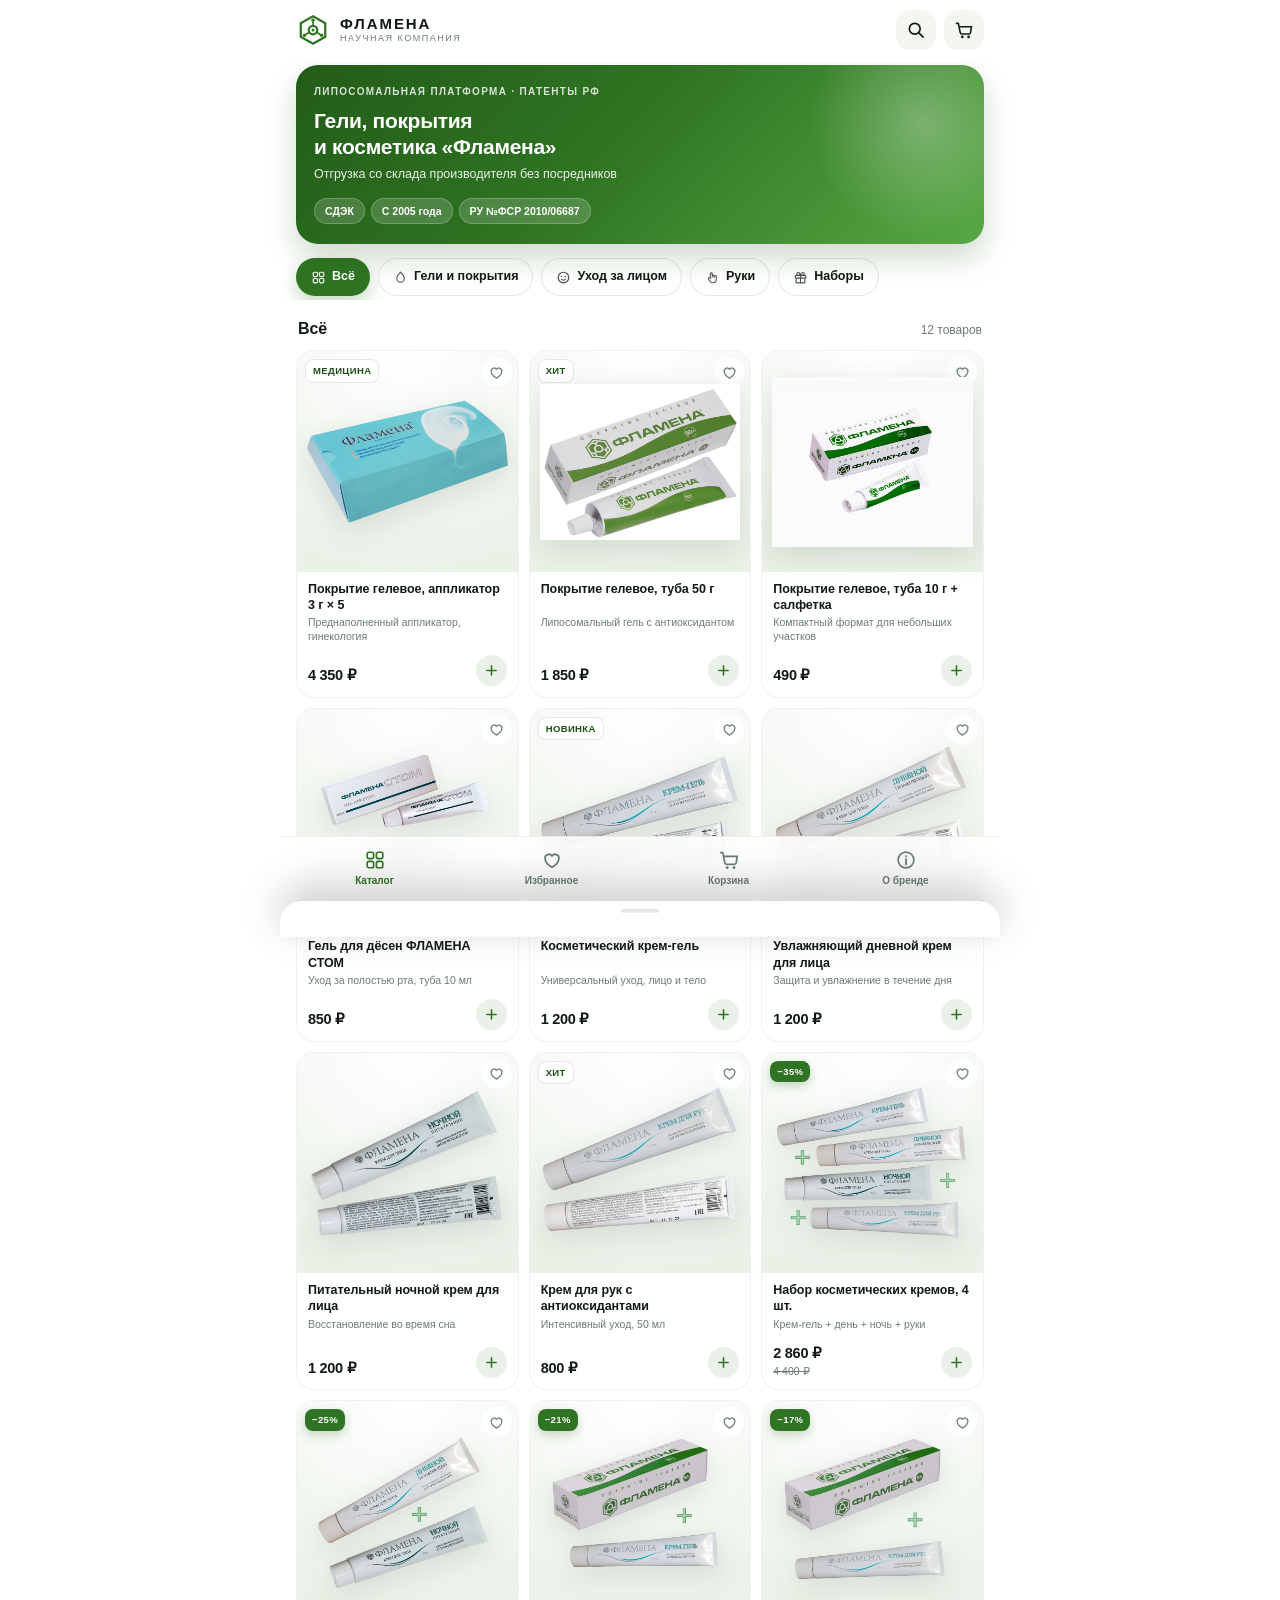
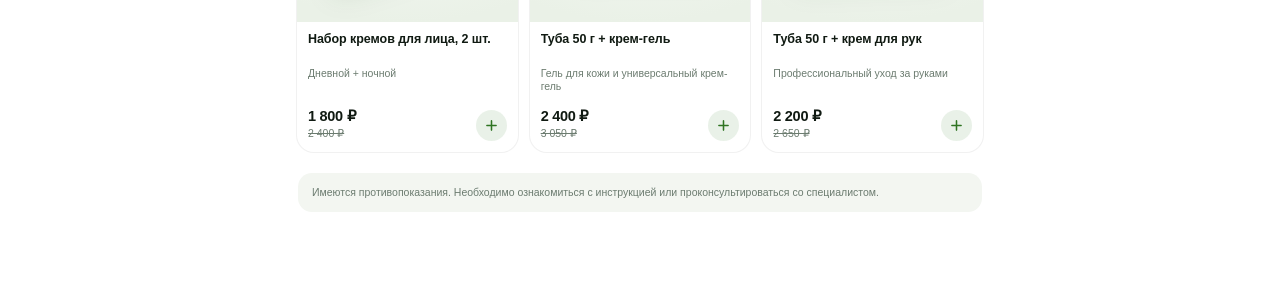
==== index.html @ 4bde9345 "feat: витрина Фламена как Telegram Mini App (каталог, корзина, заказ в бота) - каталог из 13 позиций" ====
<!DOCTYPE html>
<html lang="ru">
<head>
<meta charset="utf-8">
<meta name="viewport" content="width=device-width, initial-scale=1, maximum-scale=1, user-scalable=no, viewport-fit=cover">
<meta name="robots" content="noindex, nofollow">
<meta name="theme-color" content="#ffffff">
<title>Фламена — витрина</title>
<link rel="stylesheet" href="style.css">
<script src="https://telegram.org/js/telegram-web-app.js"></script>
</head>
<body>

<svg style="display:none" aria-hidden="true">
  <symbol id="i-hex" viewBox="0 0 64 64">
    <path d="M32 4.5 56.5 18.5v27L32 59.5 7.5 45.5v-27z" fill="none" stroke="currentColor" stroke-width="4.5"/>
    <circle cx="32" cy="32" r="8.5" fill="none" stroke="currentColor" stroke-width="4.5"/>
    <circle cx="32" cy="32" r="3" fill="currentColor"/>
    <circle cx="32" cy="12.5" r="3.4" fill="currentColor"/>
    <circle cx="15" cy="42.5" r="3.4" fill="currentColor"/>
    <circle cx="49" cy="42.5" r="3.4" fill="currentColor"/>
    <path d="M32 23.5v-8M24.5 36.5 17.5 41M39.5 36.5l7 4.5" stroke="currentColor" stroke-width="3.2"/>
  </symbol>
  <symbol id="i-search" viewBox="0 0 24 24"><circle cx="10.5" cy="10.5" r="6.5" fill="none" stroke="currentColor" stroke-width="2"/><path d="m15.5 15.5 5 5" stroke="currentColor" stroke-width="2" stroke-linecap="round"/></symbol>
  <symbol id="i-cart" viewBox="0 0 24 24"><path d="M3 4h2.2l2.3 11.2a2 2 0 0 0 2 1.6h8.3a2 2 0 0 0 2-1.6L21 8H6" fill="none" stroke="currentColor" stroke-width="1.9" stroke-linecap="round" stroke-linejoin="round"/><circle cx="10" cy="20.3" r="1.6" fill="currentColor"/><circle cx="17.5" cy="20.3" r="1.6" fill="currentColor"/></symbol>
  <symbol id="i-heart" viewBox="0 0 24 24"><path d="M12 20s-7.5-4.6-7.5-9.4A4.1 4.1 0 0 1 12 7.7a4.1 4.1 0 0 1 7.5 2.9C19.5 15.4 12 20 12 20Z" fill="none" stroke="currentColor" stroke-width="1.9" stroke-linejoin="round"/></symbol>
  <symbol id="i-heart-fill" viewBox="0 0 24 24"><path d="M12 20s-7.5-4.6-7.5-9.4A4.1 4.1 0 0 1 12 7.7a4.1 4.1 0 0 1 7.5 2.9C19.5 15.4 12 20 12 20Z" fill="currentColor" stroke="currentColor" stroke-width="1.6" stroke-linejoin="round"/></symbol>
  <symbol id="i-grid" viewBox="0 0 24 24"><rect x="3.5" y="3.5" width="7" height="7" rx="2" fill="none" stroke="currentColor" stroke-width="1.8"/><rect x="13.5" y="3.5" width="7" height="7" rx="2" fill="none" stroke="currentColor" stroke-width="1.8"/><rect x="3.5" y="13.5" width="7" height="7" rx="2" fill="none" stroke="currentColor" stroke-width="1.8"/><rect x="13.5" y="13.5" width="7" height="7" rx="2" fill="none" stroke="currentColor" stroke-width="1.8"/></symbol>
  <symbol id="i-drop" viewBox="0 0 24 24"><path d="M12 3.5s6 6.2 6 10.1a6 6 0 0 1-12 0C6 9.7 12 3.5 12 3.5Z" fill="none" stroke="currentColor" stroke-width="1.8" stroke-linejoin="round"/></symbol>
  <symbol id="i-face" viewBox="0 0 24 24"><circle cx="12" cy="12" r="8.5" fill="none" stroke="currentColor" stroke-width="1.8"/><circle cx="9" cy="10.5" r="1.2" fill="currentColor"/><circle cx="15" cy="10.5" r="1.2" fill="currentColor"/><path d="M9 15c1.8 1.6 4.2 1.6 6 0" fill="none" stroke="currentColor" stroke-width="1.8" stroke-linecap="round"/></symbol>
  <symbol id="i-hand" viewBox="0 0 24 24"><path d="M8.5 12V6.2a1.6 1.6 0 0 1 3.2 0V11m0-1.2a1.6 1.6 0 0 1 3.2 0v1.9m0-1.4a1.6 1.6 0 0 1 3.2 0v4.2c0 3.5-2.2 6-5.6 6-2.2 0-3.6-.8-4.7-2.5l-2.3-3.6a1.6 1.6 0 0 1 2.6-1.8l1.1 1.4" fill="none" stroke="currentColor" stroke-width="1.7" stroke-linecap="round" stroke-linejoin="round"/></symbol>
  <symbol id="i-gift" viewBox="0 0 24 24"><rect x="3.5" y="8.5" width="17" height="4.5" rx="1.5" fill="none" stroke="currentColor" stroke-width="1.8"/><path d="M5 13v6.5a1 1 0 0 0 1 1h12a1 1 0 0 0 1-1V13M12 8.5V20.5" fill="none" stroke="currentColor" stroke-width="1.8"/><path d="M12 8.5S10.8 4 8.4 4a2.2 2.2 0 0 0 0 4.5Zm0 0S13.2 4 15.6 4a2.2 2.2 0 0 1 0 4.5Z" fill="none" stroke="currentColor" stroke-width="1.8"/></symbol>
  <symbol id="i-info" viewBox="0 0 24 24"><circle cx="12" cy="12" r="8.6" fill="none" stroke="currentColor" stroke-width="1.8"/><path d="M12 11v6M12 7.7v.2" stroke="currentColor" stroke-width="2" stroke-linecap="round"/></symbol>
  <symbol id="i-plus" viewBox="0 0 24 24"><path d="M12 5.5v13M5.5 12h13" stroke="currentColor" stroke-width="2.2" stroke-linecap="round"/></symbol>
  <symbol id="i-minus" viewBox="0 0 24 24"><path d="M5.5 12h13" stroke="currentColor" stroke-width="2.2" stroke-linecap="round"/></symbol>
  <symbol id="i-close" viewBox="0 0 24 24"><path d="m6.5 6.5 11 11M17.5 6.5l-11 11" stroke="currentColor" stroke-width="2" stroke-linecap="round"/></symbol>
  <symbol id="i-check" viewBox="0 0 24 24"><path d="m5 12.5 4.5 4.5L19 7" fill="none" stroke="currentColor" stroke-width="2.2" stroke-linecap="round" stroke-linejoin="round"/></symbol>
  <symbol id="i-chevron" viewBox="0 0 24 24"><path d="m9 6 6 6-6 6" fill="none" stroke="currentColor" stroke-width="2" stroke-linecap="round" stroke-linejoin="round"/></symbol>
  <symbol id="i-tg" viewBox="0 0 24 24"><path d="M21.5 4.3 2.9 11.4c-.9.3-.9 1.5.1 1.7l4.6 1.2 1.8 5.3c.3.8 1.2 1 1.8.4l2.4-2.3 4.5 3.3c.7.5 1.6.1 1.8-.7l2.9-15c.2-1-.6-1.7-1.3-1.4Z" fill="currentColor" opacity=".92"/></symbol>
</svg>

<div class="app" id="app">

  <header class="topbar">
    <button class="brand" data-view-btn="catalog" aria-label="На главную">
      <span class="brand__mark"><svg><use href="#i-hex"/></svg></span>
      <span class="brand__text"><b>ФЛАМЕНА</b><i>научная компания</i></span>
    </button>
    <div class="topbar__actions">
      <button class="icon-btn" id="btnSearch" aria-label="Поиск"><svg><use href="#i-search"/></svg></button>
      <button class="icon-btn" id="btnCart" aria-label="Корзина">
        <svg><use href="#i-cart"/></svg>
        <span class="badge" id="cartBadge" hidden>0</span>
      </button>
    </div>
  </header>

  <div class="searchbar" id="searchbar" hidden>
    <svg class="searchbar__icon"><use href="#i-search"/></svg>
    <input id="searchInput" type="search" inputmode="search" placeholder="Крем, гель, аппликатор…" autocomplete="off">
    <button class="searchbar__close" id="btnSearchClose" aria-label="Закрыть поиск"><svg><use href="#i-close"/></svg></button>
  </div>

  <main id="main">
    <section class="view" id="view-catalog">
      <div class="hero">
        <div class="hero__glow"></div>
        <div class="hero__kicker">Липосомальная платформа · патенты РФ</div>
        <h1 class="hero__title">Гели, покрытия<br>и косметика «Фламена»</h1>
        <p class="hero__sub">Отгрузка со склада производителя без посредников</p>
        <div class="hero__tags">
          <span>СДЭК</span><span>С 2005 года</span><span>РУ №ФСР 2010/06687</span>
        </div>
      </div>

      <div class="chips" id="chips"></div>

      <div class="section-head">
        <h2 id="catTitle">Каталог</h2>
        <span id="catCount"></span>
      </div>

      <div class="grid" id="grid"></div>
      <div class="empty" id="gridEmpty" hidden>
        <svg class="empty__icon"><use href="#i-search"/></svg>
        <b>Ничего не найдено</b>
        <p>Попробуйте другое слово или сбросьте фильтр</p>
      </div>

      <p class="disclaimer">Имеются противопоказания. Необходимо ознакомиться с инструкцией или проконсультироваться со специалистом.</p>
    </section>

    <section class="view" id="view-fav" hidden></section>
    <section class="view" id="view-cart" hidden></section>
    <section class="view" id="view-info" hidden></section>
  </main>

  <nav class="tabbar">
    <button class="tab is-active" data-view-btn="catalog"><svg><use href="#i-grid"/></svg><span>Каталог</span></button>
    <button class="tab" data-view-btn="fav"><svg><use href="#i-heart"/></svg><span>Избранное</span><i class="tab__dot" id="favDot" hidden></i></button>
    <button class="tab" data-view-btn="cart"><svg><use href="#i-cart"/></svg><span>Корзина</span><i class="tab__dot" id="tabCartDot" hidden></i></button>
    <button class="tab" data-view-btn="info"><svg><use href="#i-info"/></svg><span>О бренде</span></button>
  </nav>

</div>

<div class="backdrop" id="backdrop"></div>
<div class="sheet" id="sheet" role="dialog" aria-modal="true">
  <div class="sheet__handle"></div>
  <div class="sheet__body" id="sheetBody"></div>
</div>

<div class="toast" id="toast"><svg><use href="#i-check"/></svg><span id="toastText"></span></div>

<script src="data.js"></script>
<script src="app.js"></script>
</body>
</html>
---- style.css ----
/* Фламена — витрина для Telegram Mini App */

:root {
  --brand: #2f7422;
  --brand-2: #5aa746;
  --brand-ink: #1e4f16;
  --brand-soft: rgba(47, 116, 34, .10);
  --bg: #ffffff;
  --bg-2: #f5f8f4;
  --card: #ffffff;
  --card-2: #f3f6f1;
  --text: #101a12;
  --hint: #6c7c70;
  --line: rgba(16, 26, 18, .10);
  --line-2: rgba(16, 26, 18, .06);
  --danger: #d9463c;
  --media-a: #ffffff;
  --media-b: #eaf1e7;
  --shadow: 0 10px 30px rgba(18, 42, 20, .07);
  --radius: 18px;
  --topbar: 58px;
}

html.theme-dark {
  --brand: #6fbe59;
  --brand-2: #8ed97a;
  --brand-ink: #d5f0cd;
  --brand-soft: rgba(111, 190, 89, .14);
  --bg: #141a16;
  --bg-2: #10150f;
  --card: #1c2420;
  --card-2: #232d27;
  --text: #eef4ee;
  --hint: #9caaa1;
  --line: rgba(255, 255, 255, .10);
  --line-2: rgba(255, 255, 255, .06);
  --media-a: #f7faf5;
  --media-b: #e6efe3;
  --shadow: 0 10px 30px rgba(0, 0, 0, .35);
}

@media (prefers-color-scheme: dark) {
  html:not(.theme-light):not(.theme-dark) {
    --brand: #6fbe59;
    --brand-2: #8ed97a;
    --brand-ink: #d5f0cd;
    --brand-soft: rgba(111, 190, 89, .14);
    --bg: #141a16;
    --bg-2: #10150f;
    --card: #1c2420;
    --card-2: #232d27;
    --text: #eef4ee;
    --hint: #9caaa1;
    --line: rgba(255, 255, 255, .10);
    --line-2: rgba(255, 255, 255, .06);
    --media-a: #f7faf5;
    --media-b: #e6efe3;
    --shadow: 0 10px 30px rgba(0, 0, 0, .35);
  }
}

* { box-sizing: border-box; -webkit-tap-highlight-color: transparent; }
[hidden] { display: none !important; }
html.no-anim *, html.no-anim *::before, html.no-anim *::after { transition: none !important; }

html, body {
  margin: 0;
  padding: 0;
  background: var(--bg);
  color: var(--text);
  font-family: -apple-system, BlinkMacSystemFont, "SF Pro Text", "Segoe UI", Roboto, "Helvetica Neue", Arial, sans-serif;
  font-size: 15px;
  line-height: 1.4;
  -webkit-font-smoothing: antialiased;
  overscroll-behavior-y: contain;
}

body { min-height: 100vh; }
button, input, textarea { font: inherit; color: inherit; }
button { cursor: pointer; }
svg { display: block; }
img { display: block; }

.app {
  max-width: 720px;
  margin: 0 auto;
  min-height: 100vh;
  display: flex;
  flex-direction: column;
}

/* ───────── шапка ───────── */

.topbar {
  position: sticky;
  top: 0;
  z-index: 30;
  display: flex;
  align-items: center;
  justify-content: space-between;
  gap: 10px;
  padding: calc(env(safe-area-inset-top) + 10px) 16px 10px;
  background: var(--bg);
  border-bottom: 1px solid transparent;
  transition: border-color .2s;
}
.topbar.is-scrolled { border-bottom-color: var(--line); }
@supports (backdrop-filter: blur(4px)) {
  .topbar {
    background: color-mix(in srgb, var(--bg) 84%, transparent);
    backdrop-filter: blur(16px) saturate(1.5);
  }
}

.brand {
  display: flex;
  align-items: center;
  gap: 10px;
  padding: 0;
  border: 0;
  background: none;
}
.brand__mark {
  width: 34px;
  height: 34px;
  color: var(--brand);
  display: grid;
  place-items: center;
}
.brand__mark svg { width: 32px; height: 32px; }
.brand__text { display: flex; flex-direction: column; align-items: flex-start; gap: 1px; }
.brand__text b {
  font-size: 15px;
  font-weight: 800;
  letter-spacing: .13em;
  line-height: 1;
  color: var(--text);
}
.brand__text i {
  font-style: normal;
  font-size: 9px;
  letter-spacing: .17em;
  text-transform: uppercase;
  color: var(--hint);
}

.topbar__actions { display: flex; gap: 8px; }
.icon-btn {
  position: relative;
  width: 40px;
  height: 40px;
  border: 0;
  border-radius: 14px;
  background: var(--card-2);
  color: var(--text);
  display: grid;
  place-items: center;
  transition: transform .15s;
}
.icon-btn:active { transform: scale(.93); }
.icon-btn svg { width: 20px; height: 20px; }

.badge {
  position: absolute;
  top: -4px;
  right: -4px;
  min-width: 19px;
  height: 19px;
  padding: 0 5px;
  border-radius: 10px;
  background: var(--brand);
  color: #fff;
  font-size: 11px;
  font-weight: 700;
  line-height: 19px;
  text-align: center;
  box-shadow: 0 0 0 2px var(--bg);
}

/* поиск */

.searchbar {
  position: sticky;
  top: calc(env(safe-area-inset-top) + var(--topbar));
  z-index: 29;
  display: flex;
  align-items: center;
  gap: 8px;
  margin: 0 16px 6px;
  padding: 0 12px;
  height: 46px;
  background: var(--card-2);
  border: 1px solid var(--line-2);
  border-radius: 14px;
}
.searchbar__icon { width: 18px; height: 18px; color: var(--hint); flex: 0 0 auto; }
.searchbar input {
  flex: 1;
  min-width: 0;
  border: 0;
  background: none;
  outline: none;
  font-size: 14px;
  color: var(--text);
}
.searchbar input::placeholder { color: var(--hint); }
.searchbar input::-webkit-search-cancel-button { display: none; }
.searchbar__close {
  border: 0;
  background: none;
  color: var(--hint);
  padding: 4px;
  display: grid;
  place-items: center;
}
.searchbar__close svg { width: 16px; height: 16px; }

/* ───────── hero ───────── */

.hero {
  position: relative;
  margin: 4px 16px 0;
  padding: 20px 18px;
  border-radius: 22px;
  overflow: hidden;
  color: #fff;
  background: linear-gradient(135deg, #235c19 0%, #2f7422 45%, #57a844 100%);
  box-shadow: 0 14px 30px rgba(35, 92, 25, .22);
}
.hero__glow {
  position: absolute;
  inset: -40% -10% auto auto;
  width: 260px;
  height: 260px;
  background: radial-gradient(circle, rgba(255, 255, 255, .28), transparent 62%);
  pointer-events: none;
}
.hero__kicker {
  position: relative;
  font-size: 10px;
  font-weight: 700;
  letter-spacing: .13em;
  text-transform: uppercase;
  opacity: .82;
}
.hero__title {
  position: relative;
  margin: 9px 0 7px;
  font-size: 21px;
  line-height: 1.22;
  font-weight: 800;
  letter-spacing: -.015em;
}
.hero__sub { position: relative; margin: 0; font-size: 12.5px; opacity: .9; }
.hero__tags { position: relative; display: flex; flex-wrap: wrap; gap: 6px; margin-top: 14px; }
.hero__tags span {
  padding: 5px 10px;
  border-radius: 999px;
  font-size: 10.5px;
  font-weight: 600;
  background: rgba(255, 255, 255, .16);
  border: 1px solid rgba(255, 255, 255, .22);
}

/* ───────── категории ───────── */

.chips {
  display: flex;
  gap: 8px;
  padding: 14px 16px 4px;
  overflow-x: auto;
  scrollbar-width: none;
}
.chips::-webkit-scrollbar { display: none; }
.chip {
  flex: 0 0 auto;
  display: inline-flex;
  align-items: center;
  gap: 6px;
  padding: 9px 14px;
  border-radius: 999px;
  border: 1px solid var(--line);
  background: var(--card);
  color: var(--text);
  font-size: 12.5px;
  font-weight: 600;
  white-space: nowrap;
  transition: transform .15s;
}
.chip:active { transform: scale(.96); }
.chip svg { width: 15px; height: 15px; opacity: .75; }
.chip.is-active {
  background: var(--brand);
  border-color: transparent;
  color: #fff;
  box-shadow: 0 8px 18px rgba(47, 116, 34, .26);
}
.chip.is-active svg { opacity: 1; }

.section-head {
  display: flex;
  align-items: baseline;
  justify-content: space-between;
  padding: 18px 18px 10px;
}
.section-head h2 { margin: 0; font-size: 16px; font-weight: 800; letter-spacing: -.01em; }
.section-head span { font-size: 12px; color: var(--hint); }

/* ───────── сетка товаров ───────── */

.grid {
  display: grid;
  grid-template-columns: repeat(2, minmax(0, 1fr));
  gap: 10px;
  padding: 0 16px;
}
@media (min-width: 560px) {
  .grid { grid-template-columns: repeat(3, minmax(0, 1fr)); }
}

.product {
  position: relative;
  display: flex;
  flex-direction: column;
  padding: 0;
  text-align: left;
  background: var(--card);
  border: 1px solid var(--line-2);
  border-radius: var(--radius);
  overflow: hidden;
  transition: transform .16s ease, box-shadow .2s;
}
.product:active { transform: scale(.982); box-shadow: var(--shadow); }
.product__media {
  position: relative;
  aspect-ratio: 1 / 1;
  padding: 10px;
  display: grid;
  place-items: center;
  background: radial-gradient(120% 100% at 50% 0%, var(--media-a) 0%, var(--media-b) 100%);
}
.product__media img {
  width: 100%;
  height: 100%;
  object-fit: contain;
  filter: drop-shadow(0 8px 14px rgba(18, 42, 20, .12));
}
.product__body {
  display: flex;
  flex-direction: column;
  gap: 3px;
  flex: 1;
  padding: 9px 11px 11px;
}
.product__title {
  font-size: 12.5px;
  font-weight: 700;
  line-height: 1.3;
  letter-spacing: -.005em;
  display: -webkit-box;
  -webkit-line-clamp: 2;
  -webkit-box-orient: vertical;
  overflow: hidden;
  min-height: 2.6em;
}
.product__sub {
  font-size: 10.5px;
  line-height: 1.3;
  color: var(--hint);
  display: -webkit-box;
  -webkit-line-clamp: 2;
  -webkit-box-orient: vertical;
  overflow: hidden;
}
.product__foot {
  display: flex;
  align-items: flex-end;
  justify-content: space-between;
  gap: 6px;
  margin-top: auto;
  padding-top: 8px;
}
.price { font-size: 14.5px; font-weight: 800; letter-spacing: -.02em; }
.price__old {
  display: block;
  font-size: 10.5px;
  font-weight: 500;
  color: var(--hint);
  text-decoration: line-through;
  letter-spacing: 0;
  white-space: nowrap;
}

.pill {
  position: absolute;
  top: 8px;
  left: 8px;
  padding: 4px 7px;
  border-radius: 8px;
  font-size: 9.5px;
  font-weight: 700;
  letter-spacing: .04em;
  text-transform: uppercase;
  background: var(--brand);
  color: #fff;
  box-shadow: 0 4px 10px rgba(47, 116, 34, .25);
}
.pill--soft {
  background: var(--bg);
  color: var(--brand-ink);
  border: 1px solid var(--line);
  box-shadow: none;
}

.fav-btn {
  position: absolute;
  top: 6px;
  right: 6px;
  width: 30px;
  height: 30px;
  border: 0;
  border-radius: 50%;
  display: grid;
  place-items: center;
  background: var(--bg);
  color: var(--hint);
  opacity: .92;
  transition: transform .15s;
}
.fav-btn:active { transform: scale(.88); }
.fav-btn svg { width: 17px; height: 17px; }
.fav-btn.is-on { color: var(--danger); }

.add-btn {
  flex: 0 0 auto;
  width: 31px;
  height: 31px;
  border: 0;
  border-radius: 50%;
  background: var(--brand-soft);
  color: var(--brand);
  display: grid;
  place-items: center;
  transition: transform .15s;
}
.add-btn:active { transform: scale(.88); background: var(--brand); color: #fff; }
.add-btn svg { width: 17px; height: 17px; }

.empty {
  display: flex;
  flex-direction: column;
  align-items: center;
  gap: 4px;
  padding: 46px 24px;
  text-align: center;
  color: var(--hint);
}
.empty__icon { width: 34px; height: 34px; opacity: .45; margin-bottom: 6px; }
.empty b { color: var(--text); font-size: 14px; }
.empty p { margin: 0; font-size: 12.5px; }

.disclaimer {
  margin: 20px 18px 0;
  padding: 12px 14px;
  border-radius: 14px;
  background: var(--card-2);
  color: var(--hint);
  font-size: 10.5px;
  line-height: 1.45;
}

/* ───────── таббар ───────── */

.tabbar {
  position: fixed;
  left: 50%;
  bottom: 0;
  transform: translateX(-50%);
  z-index: 40;
  width: 100%;
  max-width: 720px;
  display: flex;
  padding: 6px 6px calc(6px + env(safe-area-inset-bottom));
  background: var(--bg);
  border-top: 1px solid var(--line);
}
@supports (backdrop-filter: blur(4px)) {
  .tabbar {
    background: color-mix(in srgb, var(--bg) 86%, transparent);
    backdrop-filter: blur(18px) saturate(1.5);
    border-top-color: var(--line-2);
  }
}
.tab {
  position: relative;
  flex: 1;
  display: flex;
  flex-direction: column;
  align-items: center;
  gap: 3px;
  padding: 6px 0;
  border: 0;
  background: none;
  color: var(--hint);
  font-size: 10px;
  font-weight: 600;
}
.tab svg { width: 22px; height: 22px; }
.tab.is-active { color: var(--brand); }
.tab__dot {
  position: absolute;
  top: 4px;
  right: 50%;
  margin-right: -18px;
  width: 6px;
  height: 6px;
  border-radius: 50%;
  background: var(--danger);
}

/* ───────── виды ───────── */

.view { padding-bottom: 96px; animation: fade .25s ease; }
@keyframes fade { from { opacity: .3; } to { opacity: 1; } }

.view-head { padding: 18px 18px 10px; }
.view-head h2 { margin: 0; font-size: 20px; font-weight: 800; letter-spacing: -.02em; }
.view-head p { margin: 4px 0 0; font-size: 12.5px; color: var(--hint); }

/* корзина */

.cart-list { padding: 6px 16px 0; }
.cart-item {
  display: flex;
  gap: 10px;
  padding: 10px;
  margin-bottom: 8px;
  background: var(--card);
  border: 1px solid var(--line-2);
  border-radius: 16px;
}
.cart-item__thumb {
  flex: 0 0 62px;
  width: 62px;
  height: 62px;
  padding: 5px;
  border-radius: 12px;
  background: radial-gradient(120% 100% at 50% 0%, var(--media-a), var(--media-b));
  display: grid;
  place-items: center;
}
.cart-item__thumb img { max-width: 100%; max-height: 100%; object-fit: contain; }
.cart-item__info { flex: 1; min-width: 0; display: flex; flex-direction: column; gap: 4px; }
.cart-item__name {
  font-size: 12.5px;
  font-weight: 700;
  line-height: 1.3;
  display: -webkit-box;
  -webkit-line-clamp: 2;
  -webkit-box-orient: vertical;
  overflow: hidden;
}
.cart-item__row { display: flex; align-items: center; justify-content: space-between; gap: 8px; margin-top: auto; }
.cart-item__price { font-size: 13.5px; font-weight: 800; }
.cart-item__del {
  border: 0;
  background: none;
  color: var(--hint);
  padding: 2px;
  display: grid;
  place-items: center;
}
.cart-item__del svg { width: 14px; height: 14px; }

.stepper { display: inline-flex; align-items: center; background: var(--card-2); border-radius: 999px; padding: 2px; }
.stepper button {
  width: 26px;
  height: 26px;
  border: 0;
  border-radius: 50%;
  background: none;
  color: var(--text);
  display: grid;
  place-items: center;
}
.stepper button:disabled { color: var(--hint); opacity: .45; }
.stepper svg { width: 14px; height: 14px; }
.stepper span { min-width: 22px; text-align: center; font-size: 13px; font-weight: 700; }

.panel {
  margin: 10px 16px 0;
  padding: 14px;
  background: var(--card);
  border: 1px solid var(--line-2);
  border-radius: 18px;
}
.panel h3 { margin: 0 0 10px; font-size: 13.5px; font-weight: 800; }
.sum-row { display: flex; justify-content: space-between; gap: 10px; font-size: 13px; padding: 5px 0; color: var(--hint); }
.sum-row b { color: var(--text); font-weight: 700; }
.sum-row--total { padding-top: 10px; margin-top: 6px; border-top: 1px solid var(--line); font-size: 15px; color: var(--text); font-weight: 700; }
.sum-row--total b { font-size: 19px; letter-spacing: -.02em; }

.field { display: block; margin-bottom: 10px; }
.field:last-child { margin-bottom: 0; }
.field span { display: block; margin-bottom: 5px; font-size: 11px; font-weight: 600; letter-spacing: .04em; text-transform: uppercase; color: var(--hint); }
.field input, .field textarea {
  width: 100%;
  padding: 12px 13px;
  border-radius: 13px;
  border: 1px solid var(--line);
  background: var(--bg-2);
  color: var(--text);
  font-size: 14px;
  outline: none;
  transition: border-color .18s;
}
.field input:focus, .field textarea:focus { border-color: var(--brand); }
.field textarea { min-height: 70px; resize: vertical; }

.btn {
  width: 100%;
  padding: 15px;
  border: 0;
  border-radius: 16px;
  background: var(--brand);
  color: #fff;
  font-size: 14.5px;
  font-weight: 700;
  letter-spacing: -.01em;
  transition: transform .15s, opacity .2s;
}
.btn:active { transform: scale(.985); }
.btn--ghost { background: var(--card-2); color: var(--text); }
.btn--link { background: none; color: var(--brand); font-weight: 600; font-size: 13px; padding: 12px; }
.actions { padding: 14px 16px 0; display: flex; flex-direction: column; gap: 8px; }

.note { margin: 10px 18px 0; font-size: 10.5px; line-height: 1.5; color: var(--hint); }

/* о бренде */

.info-hero {
  margin: 0 16px;
  padding: 18px;
  border-radius: 20px;
  background: linear-gradient(135deg, rgba(47, 116, 34, .12), rgba(90, 167, 70, .04));
  border: 1px solid var(--line-2);
}
.info-hero b { display: block; font-size: 15px; font-weight: 800; margin-bottom: 6px; }
.info-hero p { margin: 0; font-size: 12.5px; line-height: 1.55; color: var(--hint); }

.stats { display: grid; grid-template-columns: repeat(3, 1fr); gap: 8px; margin: 12px 16px 0; }
.stat { padding: 12px 10px; border-radius: 16px; background: var(--card); border: 1px solid var(--line-2); }
.stat b { display: block; font-size: 16px; font-weight: 800; letter-spacing: -.02em; color: var(--brand); }
.stat span { font-size: 10px; line-height: 1.3; color: var(--hint); }

.faq {
  margin: 8px 16px 0;
  background: var(--card);
  border: 1px solid var(--line-2);
  border-radius: 16px;
  overflow: hidden;
}
.faq summary {
  display: flex;
  align-items: center;
  justify-content: space-between;
  gap: 10px;
  padding: 14px;
  font-size: 13px;
  font-weight: 700;
  cursor: pointer;
  list-style: none;
}
.faq summary::-webkit-details-marker { display: none; }
.faq summary svg { width: 15px; height: 15px; color: var(--hint); transition: transform .2s; flex: 0 0 auto; }
.faq[open] summary svg { transform: rotate(90deg); }
.faq p { margin: 0; padding: 0 14px 14px; font-size: 12.5px; line-height: 1.55; color: var(--hint); }

.contacts { display: flex; flex-direction: column; gap: 8px; margin: 10px 16px 0; }
.contact {
  display: flex;
  align-items: center;
  gap: 10px;
  padding: 13px 14px;
  border-radius: 16px;
  background: var(--card);
  border: 1px solid var(--line-2);
  color: var(--text);
  text-decoration: none;
  font-size: 13.5px;
  font-weight: 600;
}
.contact svg { width: 18px; height: 18px; color: var(--brand); flex: 0 0 auto; }
.contact small { display: block; font-size: 10.5px; font-weight: 500; color: var(--hint); }

/* ───────── шторка товара ───────── */

.backdrop {
  position: fixed;
  inset: 0;
  z-index: 50;
  background: rgba(9, 16, 11, .45);
  opacity: 0;
  pointer-events: none;
  transition: opacity .3s;
}
.backdrop.is-open { opacity: 1; pointer-events: auto; }

.sheet {
  position: fixed;
  left: 50%;
  bottom: 0;
  z-index: 60;
  transform: translate(-50%, 102%);
  width: 100%;
  max-width: 720px;
  max-height: 92vh;
  display: flex;
  flex-direction: column;
  background: var(--bg);
  border-radius: 22px 22px 0 0;
  box-shadow: 0 -12px 40px rgba(0, 0, 0, .22);
  transition: transform .34s cubic-bezier(.22, .9, .28, 1);
}
.sheet.is-open { transform: translate(-50%, 0); }
.sheet__handle {
  flex: 0 0 auto;
  width: 38px;
  height: 4px;
  margin: 8px auto 2px;
  border-radius: 2px;
  background: var(--line);
}
.sheet__body {
  overflow-y: auto;
  -webkit-overflow-scrolling: touch;
  padding: 6px 16px calc(16px + env(safe-area-inset-bottom));
}

.pd__media {
  aspect-ratio: 1.2 / 1;
  margin-bottom: 14px;
  padding: 16px;
  border-radius: 18px;
  display: grid;
  place-items: center;
  background: radial-gradient(120% 100% at 50% 0%, var(--media-a), var(--media-b));
}
.pd__media img { max-width: 100%; max-height: 100%; object-fit: contain; filter: drop-shadow(0 12px 20px rgba(18, 42, 20, .16)); }
.pd__head { display: flex; align-items: flex-start; justify-content: space-between; gap: 12px; }
.pd__head > div:first-child { min-width: 0; }
.pd__title { margin: 0; font-size: 18px; font-weight: 800; line-height: 1.25; letter-spacing: -.02em; }
.pd__sub { margin: 5px 0 0; font-size: 12.5px; color: var(--hint); }
.pd__prices { text-align: right; flex: 0 0 auto; }
.pd__price { font-size: 20px; font-weight: 800; letter-spacing: -.02em; white-space: nowrap; }
.pd__text p { margin: 11px 0 0; font-size: 13px; line-height: 1.55; color: var(--text); opacity: .86; }
.pd__specs { margin-top: 16px; border-top: 1px solid var(--line-2); }
.spec { display: flex; gap: 12px; padding: 10px 0; border-bottom: 1px solid var(--line-2); font-size: 12px; line-height: 1.45; }
.spec b { flex: 0 0 38%; font-weight: 600; color: var(--hint); }
.spec span { flex: 1; }
.pd__note { margin: 12px 0 0; font-size: 10.5px; line-height: 1.5; color: var(--hint); }
.pd__bar {
  position: sticky;
  bottom: 0;
  display: flex;
  gap: 8px;
  margin-top: 14px;
  padding: 12px 0 calc(4px + env(safe-area-inset-bottom));
  background: linear-gradient(to top, var(--bg) 72%, transparent);
}
.pd__bar .btn { flex: 1; }
.pd__bar .stepper { background: var(--card-2); padding: 4px; }

/* ───────── тост ───────── */

.toast {
  position: fixed;
  left: 50%;
  bottom: calc(84px + env(safe-area-inset-bottom));
  z-index: 80;
  transform: translate(-50%, 14px);
  display: flex;
  align-items: center;
  gap: 8px;
  max-width: calc(100vw - 48px);
  padding: 10px 15px;
  border-radius: 14px;
  background: rgba(14, 26, 16, .94);
  color: #fff;
  font-size: 12.5px;
  font-weight: 600;
  opacity: 0;
  pointer-events: none;
  transition: opacity .22s, transform .22s;
}
.toast.is-on { opacity: 1; transform: translate(-50%, 0); }
.toast span { overflow: hidden; text-overflow: ellipsis; white-space: nowrap; }
.toast svg { width: 16px; height: 16px; color: #7ee06a; flex: 0 0 auto; }

.order-preview {
  margin: 12px 0 0;
  padding: 12px;
  max-height: 46vh;
  overflow: auto;
  border-radius: 14px;
  background: var(--card-2);
  color: var(--text);
  font-family: ui-monospace, SFMono-Regular, Menlo, monospace;
  font-size: 11.5px;
  line-height: 1.5;
  white-space: pre-wrap;
  word-break: break-word;
}
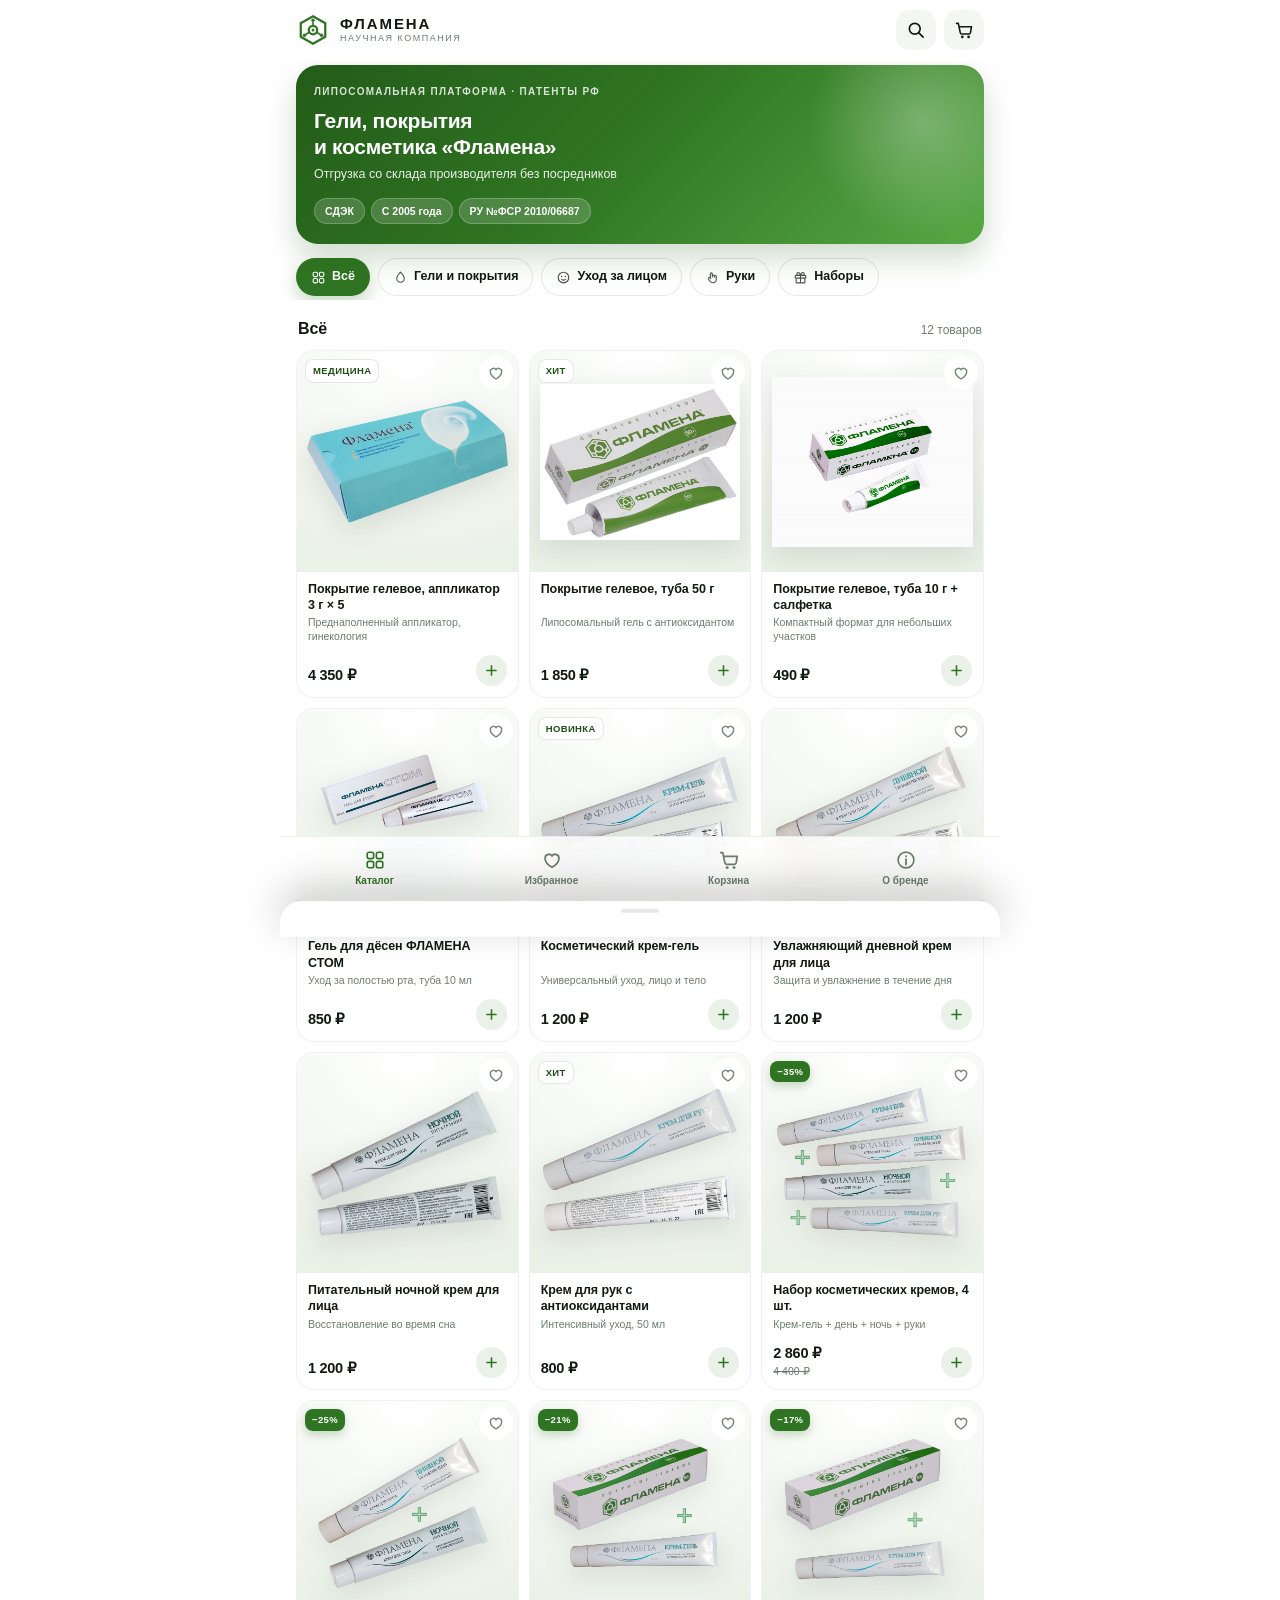
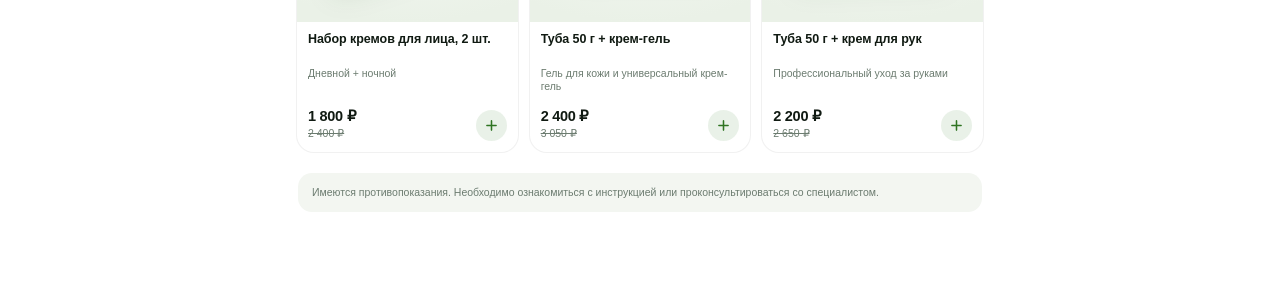
==== commit da1f3449: "chore(web): версия ассетов в index.html — пробиваем 10-минутный кеш GitHub Pages" ====
--- a/index.html
+++ b/index.html
@@ -6,7 +6,7 @@
 <meta name="robots" content="noindex, nofollow">
 <meta name="theme-color" content="#ffffff">
 <title>Фламена — витрина</title>
-<link rel="stylesheet" href="style.css">
+<link rel="stylesheet" href="style.css?v=20261120b">
 <script src="https://telegram.org/js/telegram-web-app.js"></script>
 </head>
 <body>
@@ -112,7 +112,7 @@
 
 <div class="toast" id="toast"><svg><use href="#i-check"/></svg><span id="toastText"></span></div>
 
-<script src="data.js"></script>
-<script src="app.js"></script>
+<script src="data.js?v=20261120b"></script>
+<script src="app.js?v=20261120b"></script>
 </body>
 </html>
--- a/style.css
+++ b/style.css
@@ -21,47 +21,8 @@
   --topbar: 58px;
 }
 
-html.theme-dark {
-  --brand: #6fbe59;
-  --brand-2: #8ed97a;
-  --brand-ink: #d5f0cd;
-  --brand-soft: rgba(111, 190, 89, .14);
-  --bg: #141a16;
-  --bg-2: #10150f;
-  --card: #1c2420;
-  --card-2: #232d27;
-  --text: #eef4ee;
-  --hint: #9caaa1;
-  --line: rgba(255, 255, 255, .10);
-  --line-2: rgba(255, 255, 255, .06);
-  --media-a: #f7faf5;
-  --media-b: #e6efe3;
-  --shadow: 0 10px 30px rgba(0, 0, 0, .35);
-}
-
-@media (prefers-color-scheme: dark) {
-  html:not(.theme-light):not(.theme-dark) {
-    --brand: #6fbe59;
-    --brand-2: #8ed97a;
-    --brand-ink: #d5f0cd;
-    --brand-soft: rgba(111, 190, 89, .14);
-    --bg: #141a16;
-    --bg-2: #10150f;
-    --card: #1c2420;
-    --card-2: #232d27;
-    --text: #eef4ee;
-    --hint: #9caaa1;
-    --line: rgba(255, 255, 255, .10);
-    --line-2: rgba(255, 255, 255, .06);
-    --media-a: #f7faf5;
-    --media-b: #e6efe3;
-    --shadow: 0 10px 30px rgba(0, 0, 0, .35);
-  }
-}
-
 * { box-sizing: border-box; -webkit-tap-highlight-color: transparent; }
 [hidden] { display: none !important; }
-html.no-anim *, html.no-anim *::before, html.no-anim *::after { transition: none !important; }
 
 html, body {
   margin: 0;
@@ -79,7 +40,14 @@
 button, input, textarea { font: inherit; color: inherit; }
 button { cursor: pointer; }
 svg { display: block; }
-img { display: block; }
+img {
+  display: block;
+  -webkit-touch-callout: none;
+  -webkit-user-drag: none;
+  user-select: none;
+}
+.app { user-select: none; -webkit-user-select: none; }
+input, textarea, .order-preview { user-select: text; -webkit-user-select: text; }
 
 .app {
   max-width: 720px;
@@ -343,6 +311,7 @@
   width: 100%;
   height: 100%;
   object-fit: contain;
+  pointer-events: none;
   filter: drop-shadow(0 8px 14px rgba(18, 42, 20, .12));
 }
 .product__body {
@@ -393,6 +362,7 @@
 
 .pill {
   position: absolute;
+  z-index: 2;
   top: 8px;
   left: 8px;
   padding: 4px 7px;
@@ -414,10 +384,11 @@
 
 .fav-btn {
   position: absolute;
-  top: 6px;
-  right: 6px;
-  width: 30px;
-  height: 30px;
+  z-index: 3;
+  top: 5px;
+  right: 5px;
+  width: 34px;
+  height: 34px;
   border: 0;
   border-radius: 50%;
   display: grid;
@@ -428,7 +399,7 @@
   transition: transform .15s;
 }
 .fav-btn:active { transform: scale(.88); }
-.fav-btn svg { width: 17px; height: 17px; }
+.fav-btn svg { width: 18px; height: 18px; }
 .fav-btn.is-on { color: var(--danger); }
 
 .add-btn {
@@ -549,7 +520,7 @@
   display: grid;
   place-items: center;
 }
-.cart-item__thumb img { max-width: 100%; max-height: 100%; object-fit: contain; }
+.cart-item__thumb img { max-width: 100%; max-height: 100%; object-fit: contain; pointer-events: none; }
 .cart-item__info { flex: 1; min-width: 0; display: flex; flex-direction: column; gap: 4px; }
 .cart-item__name {
   font-size: 12.5px;
@@ -746,7 +717,7 @@
   place-items: center;
   background: radial-gradient(120% 100% at 50% 0%, var(--media-a), var(--media-b));
 }
-.pd__media img { max-width: 100%; max-height: 100%; object-fit: contain; filter: drop-shadow(0 12px 20px rgba(18, 42, 20, .16)); }
+.pd__media img { max-width: 100%; max-height: 100%; object-fit: contain; pointer-events: none; filter: drop-shadow(0 12px 20px rgba(18, 42, 20, .16)); }
 .pd__head { display: flex; align-items: flex-start; justify-content: space-between; gap: 12px; }
 .pd__head > div:first-child { min-width: 0; }
 .pd__title { margin: 0; font-size: 18px; font-weight: 800; line-height: 1.25; letter-spacing: -.02em; }
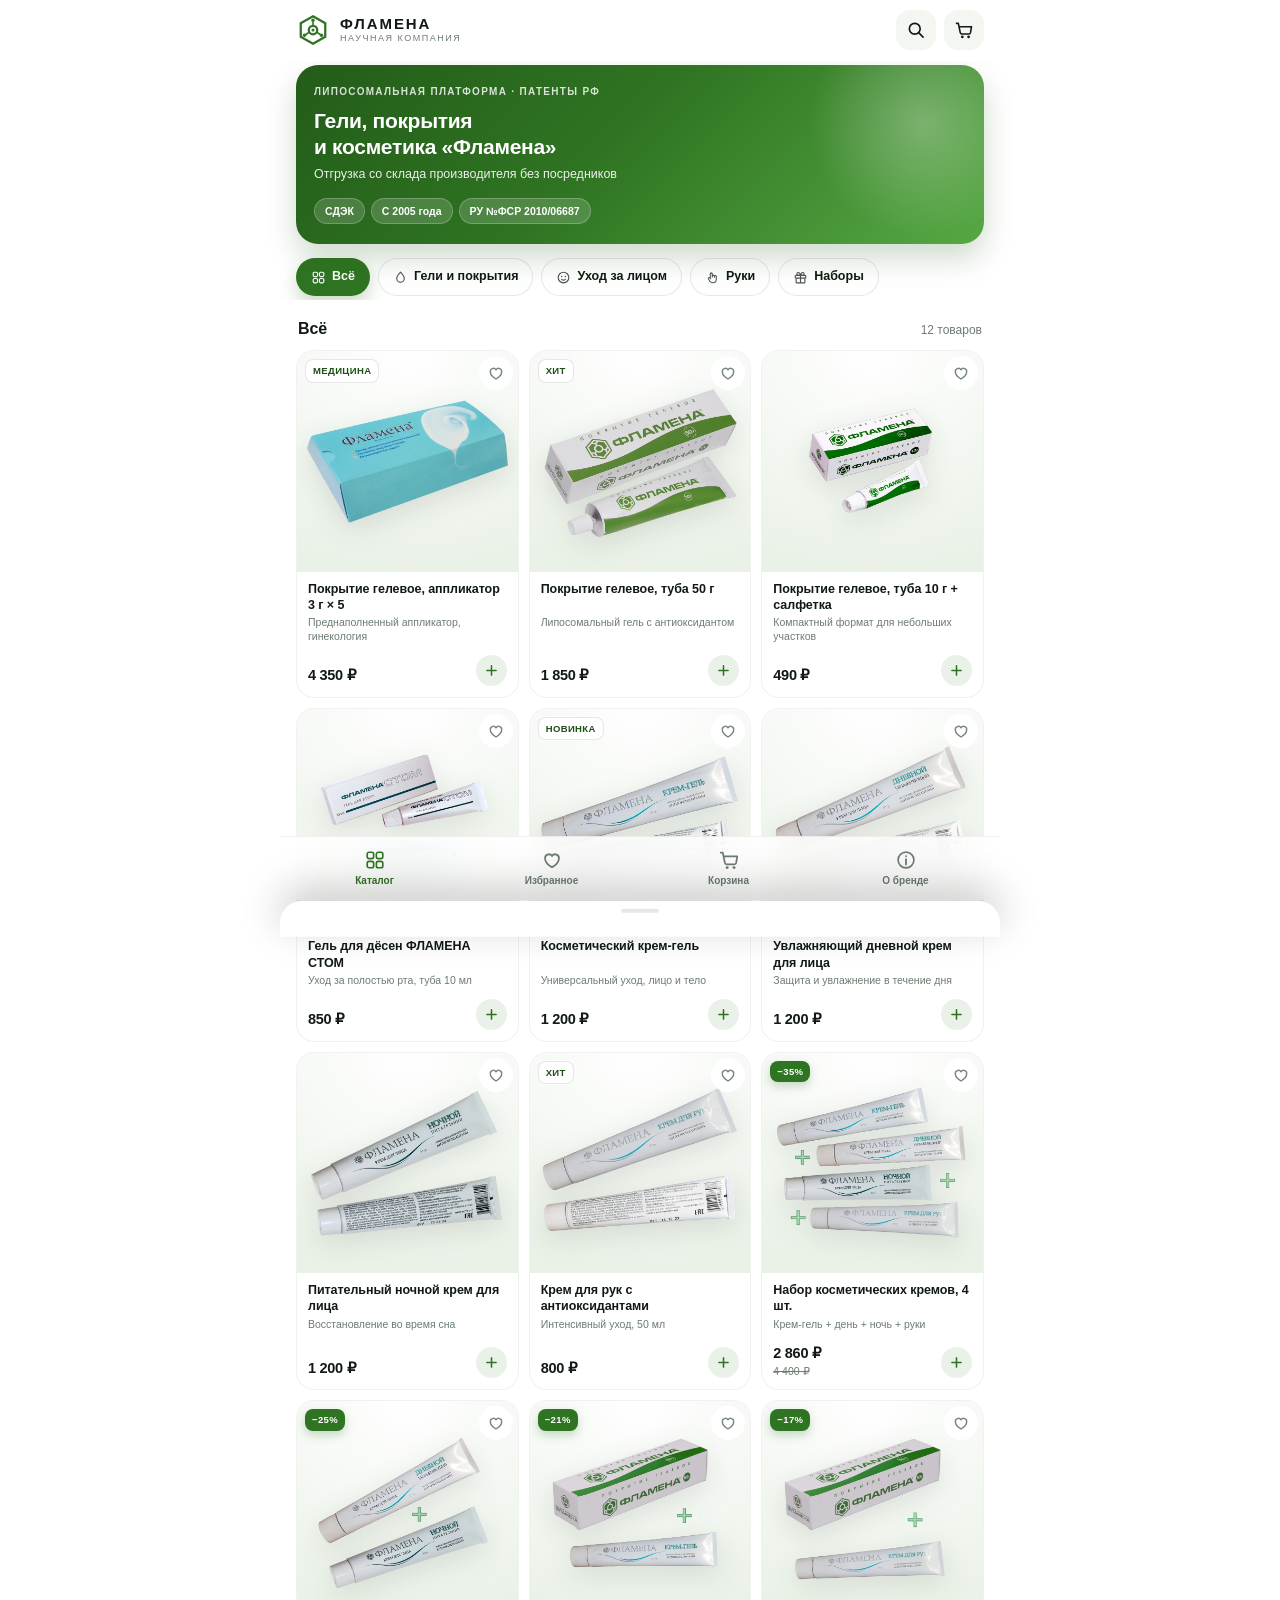
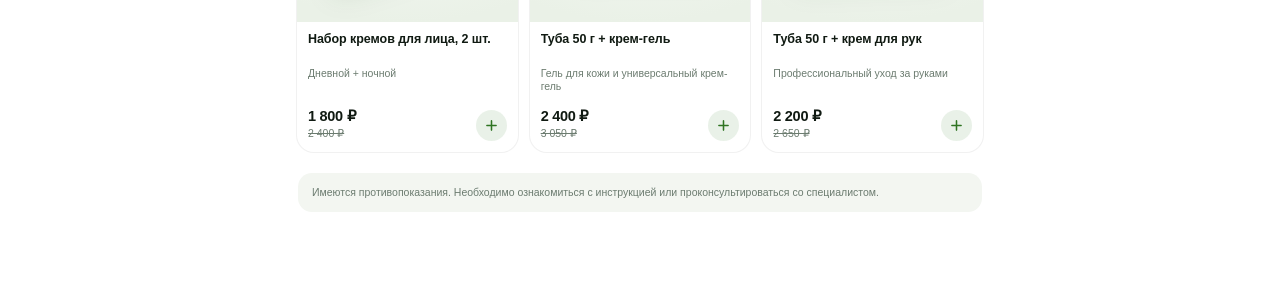
==== commit a1b5f830: "fix(img): туба 10 г и туба 50 г с прозрачным фоном вместо белых прямоугольников" ====
--- a/index.html
+++ b/index.html
@@ -6,7 +6,7 @@
 <meta name="robots" content="noindex, nofollow">
 <meta name="theme-color" content="#ffffff">
 <title>Фламена — витрина</title>
-<link rel="stylesheet" href="style.css?v=20261120b">
+<link rel="stylesheet" href="style.css?v=20261121a">
 <script src="https://telegram.org/js/telegram-web-app.js"></script>
 </head>
 <body>
@@ -112,7 +112,7 @@
 
 <div class="toast" id="toast"><svg><use href="#i-check"/></svg><span id="toastText"></span></div>
 
-<script src="data.js?v=20261120b"></script>
-<script src="app.js?v=20261120b"></script>
+<script src="data.js?v=20261121a"></script>
+<script src="app.js?v=20261121a"></script>
 </body>
 </html>
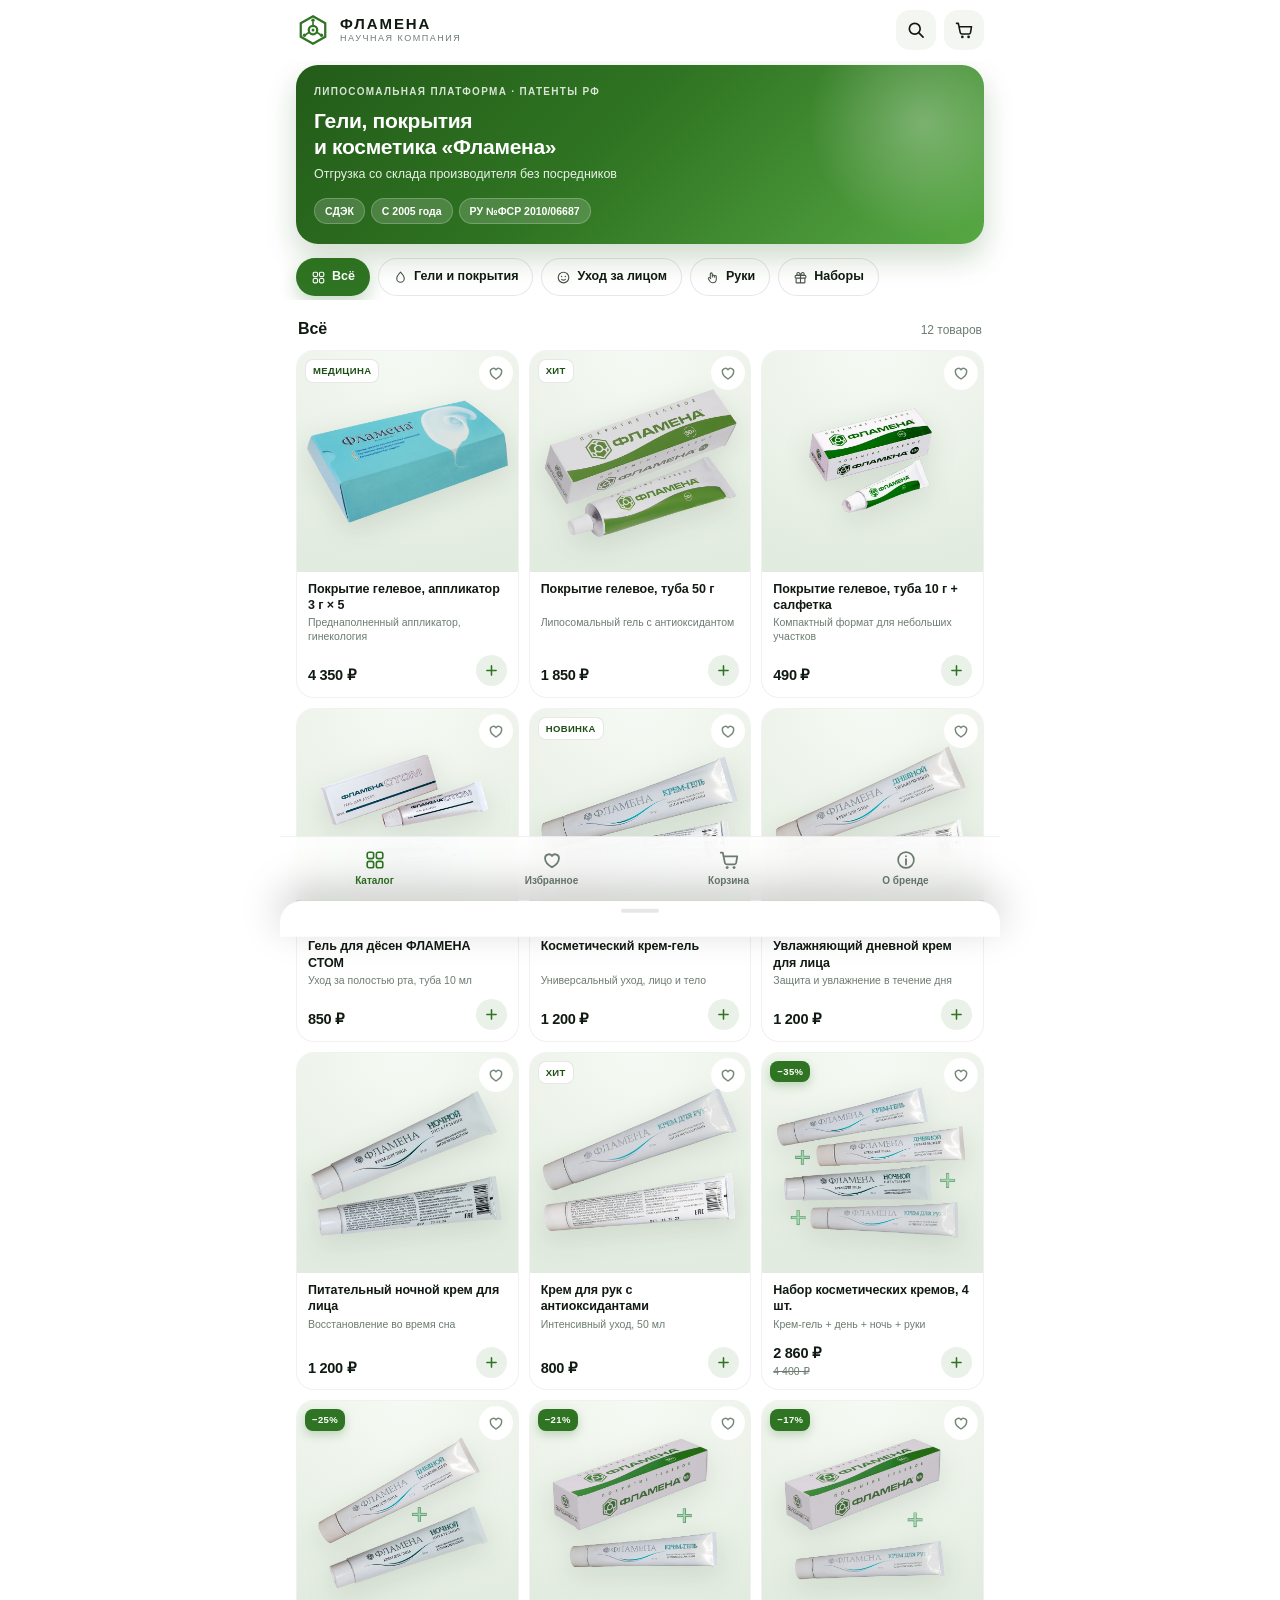
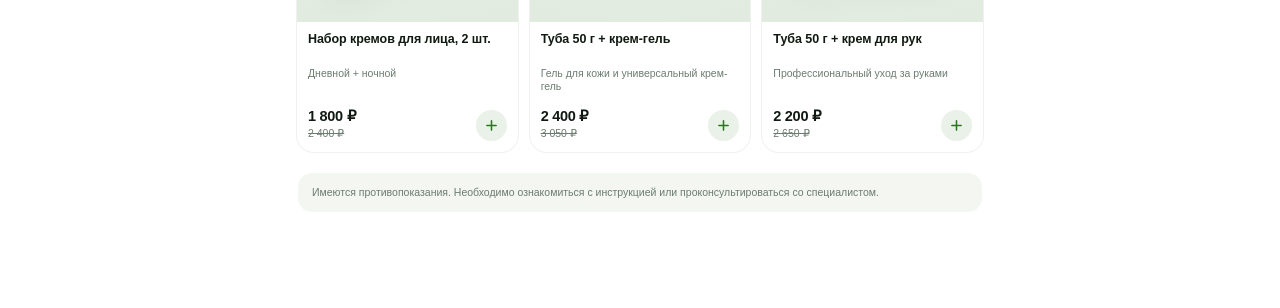
==== commit cf0cf453: "style(img): чуть плотнее подложка под фото — белая упаковка не сливается с фоном" ====
--- a/index.html
+++ b/index.html
@@ -6,7 +6,7 @@
 <meta name="robots" content="noindex, nofollow">
 <meta name="theme-color" content="#ffffff">
 <title>Фламена — витрина</title>
-<link rel="stylesheet" href="style.css?v=20261121a">
+<link rel="stylesheet" href="style.css?v=20261121b">
 <script src="https://telegram.org/js/telegram-web-app.js"></script>
 </head>
 <body>
@@ -112,7 +112,7 @@
 
 <div class="toast" id="toast"><svg><use href="#i-check"/></svg><span id="toastText"></span></div>
 
-<script src="data.js?v=20261121a"></script>
-<script src="app.js?v=20261121a"></script>
+<script src="data.js?v=20261121b"></script>
+<script src="app.js?v=20261121b"></script>
 </body>
 </html>
--- a/style.css
+++ b/style.css
@@ -14,8 +14,8 @@
   --line: rgba(16, 26, 18, .10);
   --line-2: rgba(16, 26, 18, .06);
   --danger: #d9463c;
-  --media-a: #ffffff;
-  --media-b: #eaf1e7;
+  --media-a: #f6faf4;
+  --media-b: #e2ebdf;
   --shadow: 0 10px 30px rgba(18, 42, 20, .07);
   --radius: 18px;
   --topbar: 58px;
